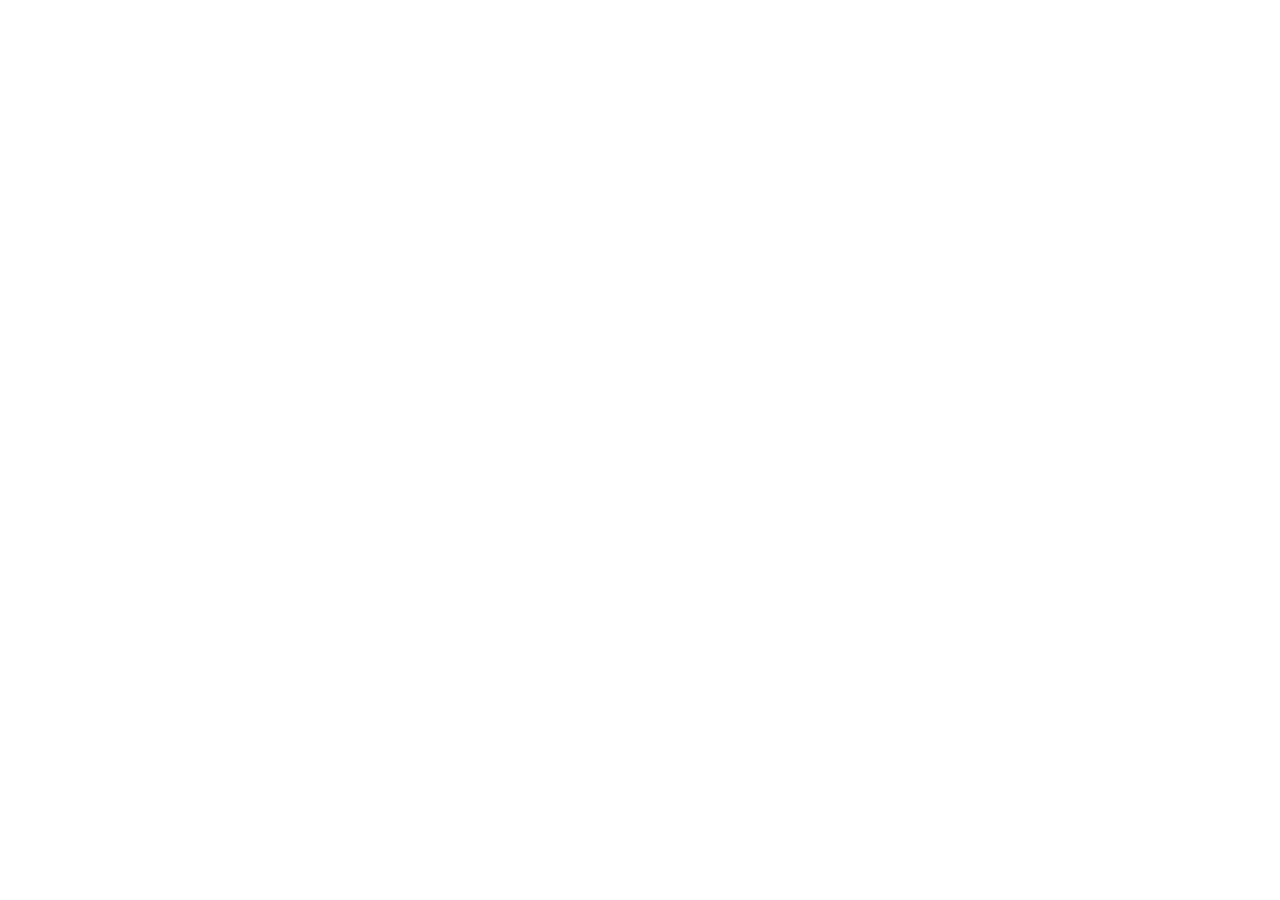
==== index.html @ 149184bf "initialisation du projet" ====
<!DOCTYPE html>
<html lang="en">
<head>
    <meta charset="UTF-8">
    <meta name="viewport" content="width=device-width, initial-scale=1.0">
    <link rel="stylesheet" href="css/style.css">
    <script src="js/script.js"></script>
    <title>Document</title>
</head>
<body>
    
</body>
</html>
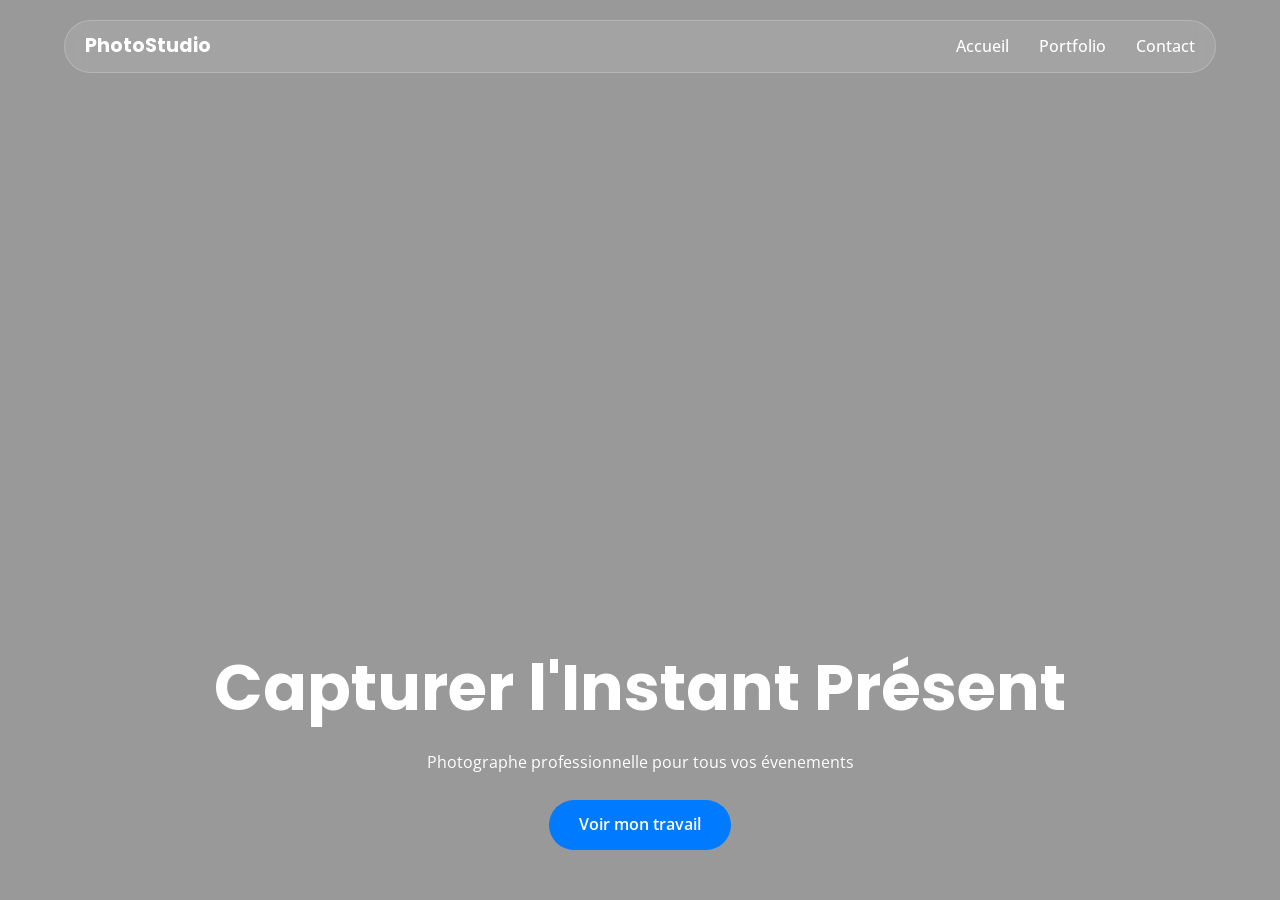
==== commit 66ddfc1b: "Page d'accueil: ajout de la section Hero" ====
--- a/index.html
+++ b/index.html
@@ -1,13 +1,47 @@
 <!DOCTYPE html>
-<html lang="en">
+<html lang="fr">
 <head>
     <meta charset="UTF-8">
     <meta name="viewport" content="width=device-width, initial-scale=1.0">
-    <link rel="stylesheet" href="css/style.css">
-    <script src="js/script.js"></script>
-    <title>Document</title>
+    <title>PhostoStudio | Portfolio</title>
+    <!--Google fonts-->
+    <link rel="stylesheet" href="https://fonts.googleapis.com/css2?family=Open+Sans:wght@400;600&family=Poppins:wght@500;700&display=swap" rel="stylesheet">
+    <!--font awesome pour l'icone menu-->
+    <link rel="stylesheet" href="https://cdnjs.cloudflare.com/ajax/libs/font-awesome/6.0.0/css/all.min.css">
+    <link rel="stylesheet" href="assets/css/style.css">
+    <script src="assets/js/script.js"></script>
+    
 </head>
 <body>
-    
+   
+    <!--En-tete (navbar)-->
+    <header class="main-header">
+        <nav class="navbar">
+            <div class="logo">PhotoStudio</div>
+
+            <!--Menu hamburger (mobile)-->
+            <div class="menu-toggle" id="mobile-menu">
+                <i class="fas fa-bars"></i>
+            </div>
+
+            <ul class="nav-links">
+                <li><a href="index.html" class="active">Accueil</a></li>
+                <li><a href="portfolio.html">Portfolio</a></li>
+                <li><a href="contact.html">Contact</a></li>
+            </ul>
+        </nav>
+    </header>
+
+    <!--section hero-->
+    <section class="hero">
+        <div class="hero-overlay"></div> <!--pour assombrir unpeu l'image et lire le texte-->
+
+        <div class="hero-content">
+            <h1>Capturer l'Instant Présent</h1>
+            <p>Photographe professionnelle pour tous vos évenements</p>
+            <a href="portfolio.html" class="btn-cta">Voir mon travail</a>
+        </div>
+    </section>
+
 </body>
 </html>
--- a/assets/css/style.css
+++ b/assets/css/style.css
@@ -0,0 +1,149 @@
+:root {
+    /*couleurs principales*/
+    --primary-color: #003366; /*bleu profond (titres, navbar)*/
+    --secondary-color: #007BFF; /*bleu vif (boutons, liens)*/
+    --accent-color: #E3F2FD; /*bleu tres clair (fonds de section, cartes*/
+
+    /*couleurs neutres*/
+    --text-color: #333333; /*girs foncé pour le texte*/
+    --light-color: #FFFFFF; /*blanc*/
+    --dark-color: #1A1A1A; /*presque noir*/
+
+    /*typographies*/
+    --title-font: 'Poppins', sans-serif;
+    --body-font: 'Open Sans', sans-serif;
+
+    /*transitions*/
+    --transition: all 0.3s ease;
+}
+
+* {
+    margin: 0;
+    padding: 0;
+    box-sizing: border-box;
+}
+
+body {
+    font-family: var(--body-font);
+    line-height: 1.6;
+    color: var(--text-color);
+}
+
+/*navigation (mobile first)*/
+.main-header {
+    position: fixed;
+    top: 20px;
+    left: 50%;
+    transform: translateX(-50%);
+    width: 90%;
+    z-index: 1000;
+    /*effet rectangle arrondi et flou*/
+    background: rgba(255, 255, 255, 0.1);
+    backdrop-filter: blur(10px);
+    -webkit-backdrop-filter: blur(10px);
+    border: 1px solid rgba(255, 255, 255, 0.2);
+    border-radius: 50px;
+    padding: 10px 20px;
+}
+
+.navbar {
+    display: flex;
+    justify-content: space-between;
+    align-items: center;
+}
+
+.logo {
+    font-family: var(--title-font);
+    font-weight: 700;
+    color: var(--light-color);
+    font-size: 1.2rem;
+}
+
+.nav-links {
+    display: none; /*pour cacher sur mobile par defaut*/
+}
+
+.menu-toggle {
+    color: var(--light-color);
+    font-size: 1.5rem;
+    cursor: pointer;
+}
+
+/*section hero*/
+.hero {
+    height: 100vh;
+    width: 100%;
+    position: relative;
+    background: url('https://images.unsplash.com/photo-1493863641943-9b68992a8d07?q=80&w=2058&auto=format&fit=crop') no-repeat center center/cover;
+    display: flex;
+    align-items: flex-end; /*txt en bas*/
+    justify-content: center;
+    text-align: center;
+    padding-bottom: 50px;
+}
+
+.hero-overlay {
+    position: absolute;
+    top: 0; left: 0;
+    width: 100%; height: 100%;
+    background: rgba(0, 0, 0, 0.4); /*filtre sombre pour lisibilite*/
+}
+
+.hero-content {
+    position: relative;
+    z-index: 1;
+    color: var(--light-color);
+    padding: 0 20px;
+}
+
+.hero-content h1 {
+    font-family: var(--title-font);
+    font-size: 2.2rem;
+    margin-bottom: 10px;
+}
+
+.hero-content p {
+    font-size: 1rem;
+    margin-bottom: 25px;
+}
+
+/*bouton avec effet de survol*/
+.btn-cta {
+    display: inline-block;
+    padding: 12px 30px;
+    background-color: var(--secondary-color);
+    color: var(--light-color);
+    border-radius: 30px;
+    font-weight: 600;
+    text-decoration: none;
+    transition: var(--transition);
+}
+
+.btn-cta:hover {
+    background-color: var(--primary-color);
+    transform: translateY(-3px);
+    box-shadow: 0 5px 15px rgba(0, 0, 0, 0.3);
+}
+
+/*responsive: tablette et desktop*/
+@media (min-width: 768px) {
+    .menu-toggle {display: none;} /*pour chacher le hamburger*/
+
+    .nav-links {
+        display: flex;
+        list-style: none;
+    }
+
+    .nav-links li {margin-left: 30px;}
+
+    .nav-links a {
+        text-decoration: none;
+        color: var(--light-color);
+        font-weight: 500;
+        transition: var(--transition);
+    }
+
+    .nav-links a:hover {color: var(--secondary-color);}
+
+    .hero-content h1 {font-size: 4rem;}
+}
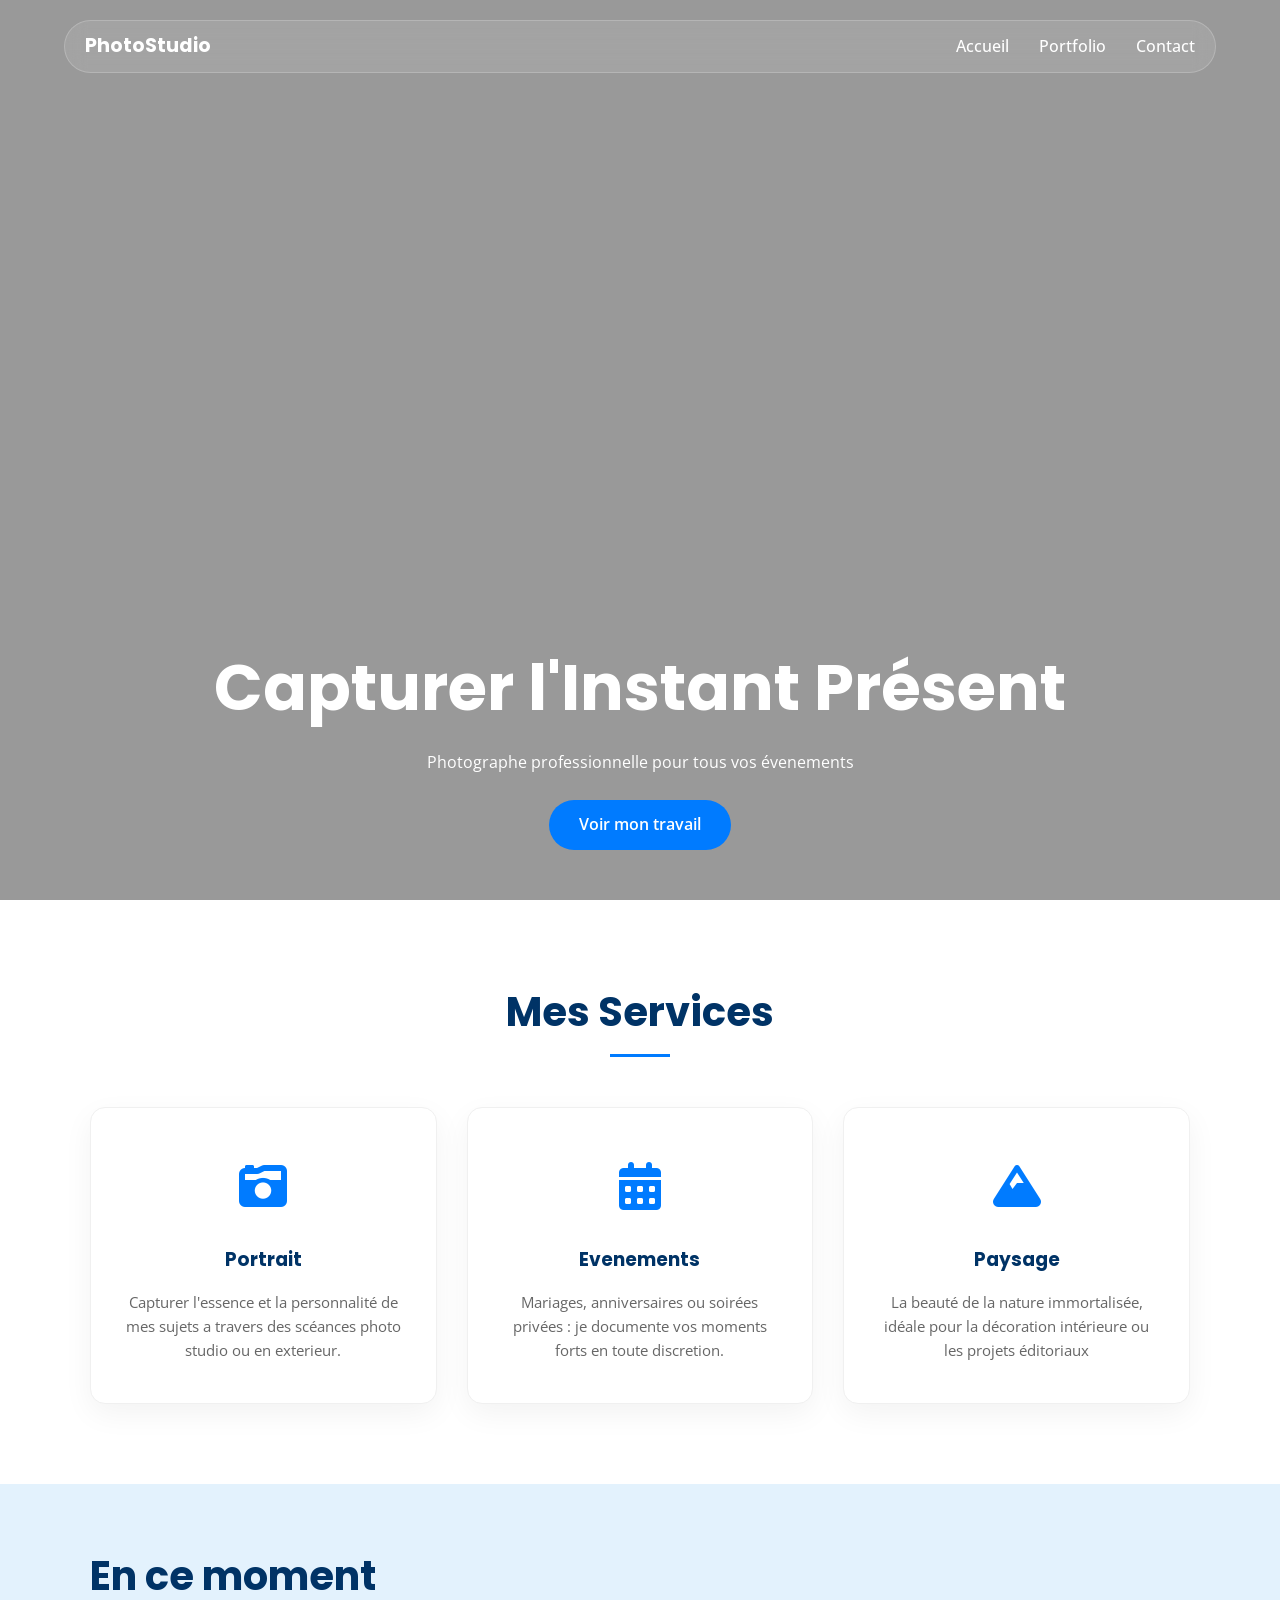
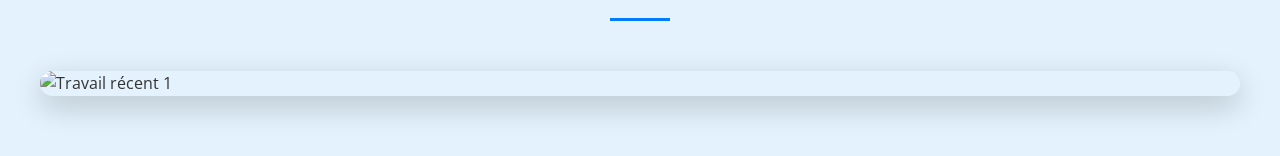
==== commit bdf71a69: "Page d'accueil: ajout de la section services et un carrousel" ====
--- a/index.html
+++ b/index.html
@@ -43,5 +43,79 @@
         </div>
     </section>
 
+
+    <!--section services-->
+    <section class="services" id="services">
+        <div class="container">
+            <h2 class="section-title">Mes Services</h2>
+
+            <div class="services-grid">
+                <!--certe potrait-->
+                <div class="service-card">
+                    <div class="service-icon">
+                        <i class="fas fa-camera-retro"></i> <!--icone font awesome-->
+                        
+                    </div>
+
+                    <h3>Portrait</h3>
+                    <p>Capturer l'essence et la personnalité de mes sujets a travers des scéances photo studio ou en exterieur.</p>
+                </div>
+
+                <!--carte evenement-->
+                <div class="service-card">
+                    <div class="service-icon">
+                        <i class="fas fa-calendar-alt"></i>
+
+                    </div>
+
+                    <h3>Evenements</h3>
+                    <p>Mariages, anniversaires ou soirées privées : je documente vos moments forts en toute discretion.</p>
+                </div>
+
+                <!--carte paysage-->
+                <div class="service-card">
+                    <div class="service-icon">
+                        <i class="fas fa-mountain"></i>
+                    </div>
+
+                    <h3>Paysage</h3>
+                    <p>La beauté de la nature immortalisée, idéale pour la décoration intérieure ou les projets éditoriaux</p>
+                </div>
+            </div>
+        </div>
+    </section>
+
+
+    <!--section carrousel-->
+    <section class="featured-work">
+        <div class="container">
+            <h2 class="section-title">En ce moment</h2>
+        </div>
+
+        <div class="carousel-viewport">
+            <div class="carousel-track">
+                <!--image 1-->
+                <div class="slide">
+                    <img src="https://images.unsplash.com/photo-1542038783-0ad1468fd712?q=80&w=1000" alt="Travail récent 1">
+                </div>
+
+                <!--image 2-->
+                <div class="slide">
+                    <img src="https://images.unsplash.com/photo-1492691527719-9d1e07e534b4?q=80&w=1000" alt="Travail récent 2">
+                </div>
+
+                <!--image 3-->
+                <div class="slide">
+                    <img src="https://images.unsplash.com/photo-1554080353-a576cf803bda?q=80&w=1000" alt="Travail récent 3">
+                </div>
+
+                <!--image 1 - doublon pour un defilement infini-->
+                <div class="slide">
+                    <img src="https://images.unsplash.com/photo-1542038783-0ad1468fd712?q=80&w=1000" alt="Travail récent 1">
+                </div>
+            </div>
+        </div>
+    </section>
+
 </body>
 </html>
--- a/assets/css/style.css
+++ b/assets/css/style.css
@@ -146,4 +146,154 @@
     .nav-links a:hover {color: var(--secondary-color);}
 
     .hero-content h1 {font-size: 4rem;}
+}
+
+
+/*section services*/
+
+.services {
+    padding: 80px 20px;
+    background-color: var(--light-color);
+    text-align: center;
+}
+
+.container {
+    max-width: 1100px;
+    margin: 0 auto;
+}
+
+.section-title {
+    font-family: var(--title-font);
+    font-size: 2.5rem;
+    color: var(--primary-color);
+    margin-bottom: 50px;
+    position: realtive;
+}
+
+/*soulignement decoratif sous le titre*/
+.section-title::after {
+    content: '';
+    display: block;
+    width: 60px;
+    height: 3px;
+    background: var(--secondary-color);
+    margin: 10px auto 0;
+}
+
+/*grille services - mobile first*/
+.services-grid {
+    display: grid;
+    grid-template-columns: 1fr; /*une seule colonne sur mobile*/
+    gap: 30px;
+}
+
+/*design des cartes*/
+.service-card {
+    background: var(--light-color);
+    padding: 40px 30px;
+    border-radius: 15px;
+    box-shadow: 0 10px 30px rgba(0, 0, 0, 0.05);
+    border: 1px solid #f0f0f0;
+    transition: var(--transition); /*utilise la variable de transition*/
+}
+
+.service-icon {
+    font-size: 3rem;
+    color: var(--secondary-color);
+    margin-bottom: 20px;
+    transition: var(--transition);
+}
+
+.service-card h3 {
+    font-family: var(--title-font);
+    margin-bottom: 15px;
+    color: var(--primary-color);
+}
+
+.service-card p {
+    font-family: var(--body-font);
+    font-size: 0.95rem;
+    color: #666;
+}
+
+/*animation au survol des cartes*/
+.service-card:hover {
+    transform: translateY(-10px); /*la carte monte legerement*/
+    border-color: var(--secondary-color);
+    box-shadow: 0 15px 40px rgba(0, 123, 255, 0.15);
+}
+
+.service-card:hover .service-icon {
+    transform: scale(1.1); /*l'icone grossit unpeu*/
+}
+
+/*responsive: tablette et desktop*/
+
+/*tablette 2 colonnes*/
+@media (min-width: 768px) {
+    .services-grid {
+        grid-template-columns: repeat(2, 1fr);
+    }
+}
+
+/*desktop 3 colonnes*/
+@media (min-width: 1024px) {
+    .services-grid {
+        grid-template-columns: repeat(3, 1fr);
+    }
+}
+
+
+/*section carrousel*/
+
+.featured-work {
+    padding: 60px 0;
+    background-color: var(--accent-color); /*variable bleu clair*/
+    overflow: hidden;
+}
+
+.carousel-viewport {
+    width: 100%;
+    max-width: 1200px; /*largeur max sur desktop*/
+    margin: 0 auto;
+    position: relative;
+    overflow: hidden; /*cache les images qui depassent*/
+    border-radius: 15px;
+    box-shadow: 0 10px 30px rgba(0, 0, 0, 0.2);
+}
+
+.carousel-track {
+    display: flex;
+    width: 400%; /*4 images a 100% chacune*/
+    animation: scrollCarousel 12s infinite ease-in-out;
+}
+
+.slide {
+    width: 100%;
+}
+
+.slide img {
+    width: 100%;
+    height: 400%;
+    object-fit: cover;
+    display: block;
+}
+
+/*animation du carrousel*/
+
+@keyframes scrollCarousel {
+    0% {transform: translateX(0);} /*Img 1*/
+    25% {transform: translateX(-25%);} /*transition vers Img 2*/
+    30% {transform: translateX(-25%);} /*pause sur Img 2*/
+    55% {transform: translateX(-50%);} /*transition vers Img 3*/
+    60% {transform: translateX(-50%);} /*pause sur Img 3*/
+    95% {transform: translateX(-75%);} /*transition vers le doublon Img 1*/
+    100% {transform: translateX(-75%);} /*fin*/
+}
+
+/*ajustement de la hauteur pour mobile*/
+@media (max-width: 768px) {
+    .slide img {
+        height: 250px;
+    }
 }
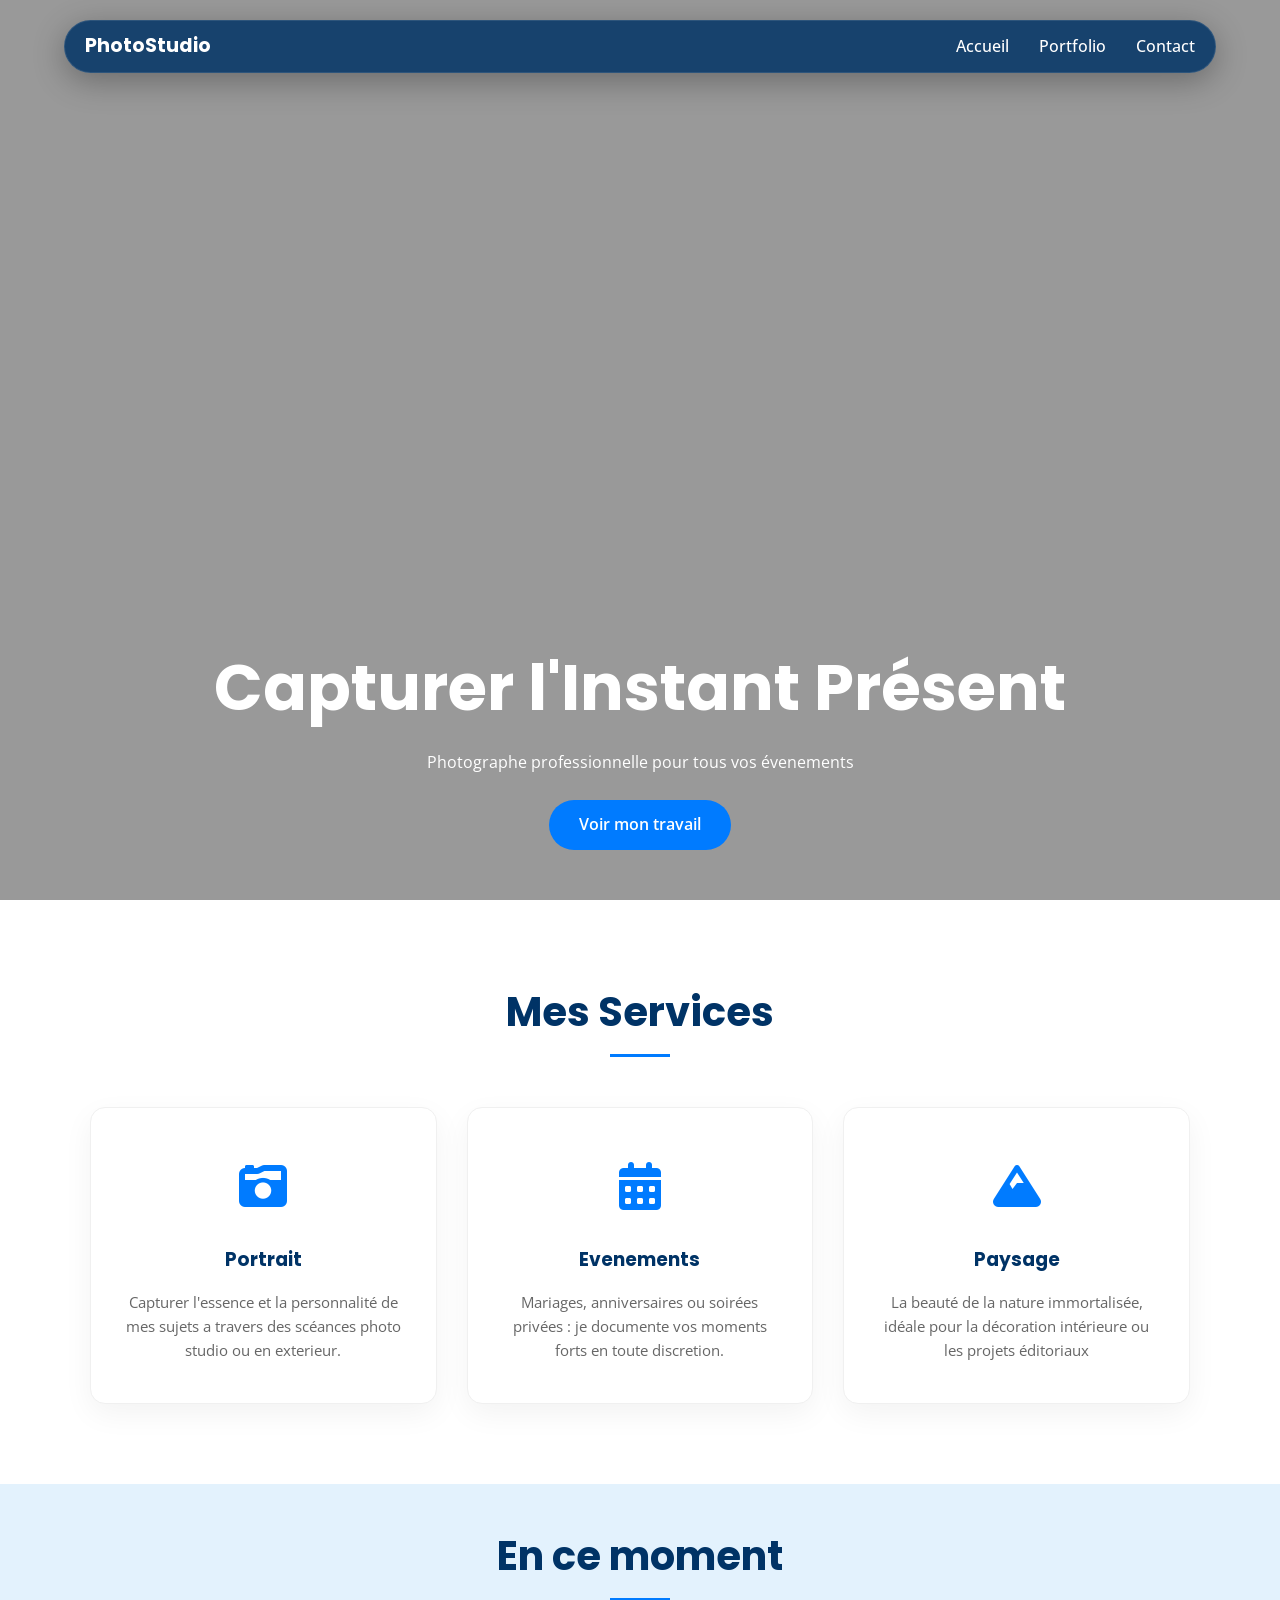
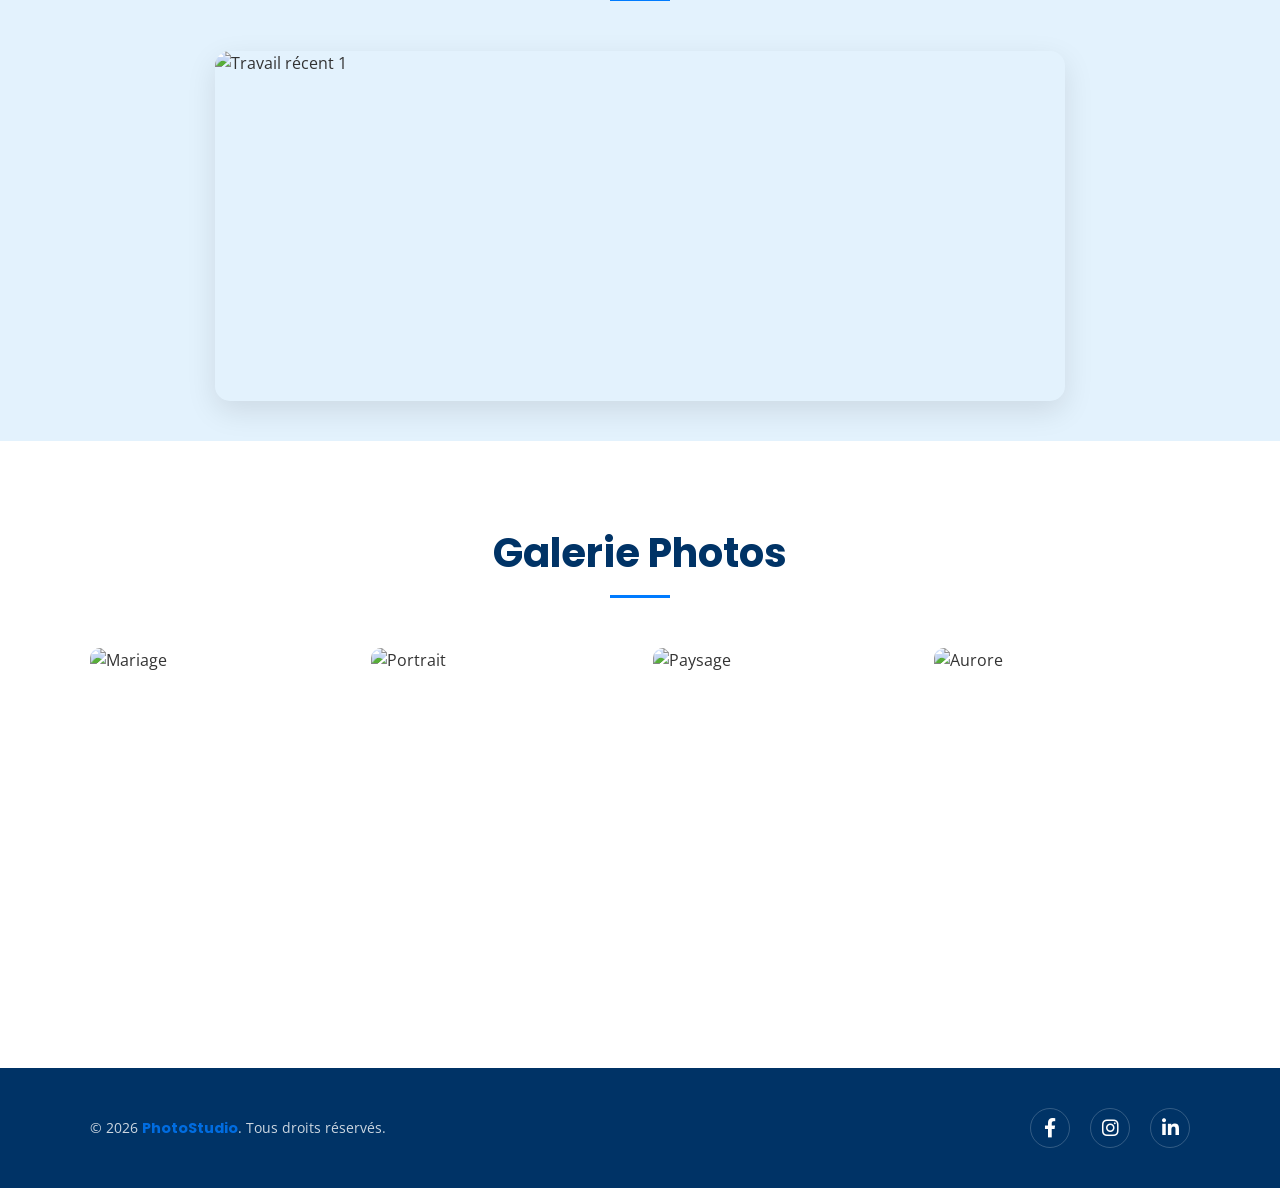
==== commit a69d9483: "Page d'accueil: ajout de la section galerie et pied de page" ====
--- a/index.html
+++ b/index.html
@@ -117,5 +117,83 @@
         </div>
     </section>
 
+
+    <!--section galerie-->
+    <section class="gallery" id="gallery">
+    <div class="container">
+        <h2 class="section-title">Galerie Photos</h2>
+
+        <div class="gallery-grid">
+            <!-- Image 1 -->
+            <div class="gallery-item">
+                <img src="https://images.unsplash.com/photo-1511895426328-dc8714191300?q=80&w=800" alt="Mariage">
+                <div class="overlay">
+                    <div class="overlay-text">
+                        <h3>Émotion</h3>
+                        <p>Mariage & Cérémonie</p>
+                    </div>
+                </div>
+            </div>
+
+            <!-- Image 2 -->
+            <div class="gallery-item">
+                <img src="https://images.unsplash.com/photo-1493863641943-9b68992a8d07?q=80&w=800" alt="Portrait">
+                <div class="overlay">
+                    <div class="overlay-text">
+                        <h3>Regards</h3>
+                        <p>Studio Portrait</p>
+                    </div>
+                </div>
+            </div>
+
+            <!-- Image 3 -->
+            <div class="gallery-item">
+                <img src="https://images.unsplash.com/photo-1464822759023-fed622ff2c3b?q=80&w=800" alt="Paysage">
+                <div class="overlay">
+                    <div class="overlay-text">
+                        <h3>Horizons</h3>
+                        <p>Nature Sauvage</p>
+                    </div>
+                </div>
+            </div>
+
+            <!-- Image 4 -->
+            <div class="gallery-item">
+                <img src="https://images.unsplash.com/photo-1470071459604-3b5ec3a7fe05?q=80&w=800" alt="Aurore">
+                <div class="overlay">
+                    <div class="overlay-text">
+                        <h3>Lumières</h3>
+                        <p>Aurores Boréales</p>
+                    </div>
+                </div>
+            </div>
+        </div>
+    </div>
+</section>
+
+
+<!--pied de page-->
+<footer class="main-footer">
+    <div class="container footer-content">
+        <!--copyright-->
+        <div class="footer-copyright">
+            <p>&copy; 2026 <span class="logo-footer">PhotoStudio</span>. Tous droits réservés.</p>
+        </div>
+
+        <!--réseaux sociaux-->
+        <div class="footer-socials">
+            <a href="#" class="social-icon" aria-label="Facebook">
+                <i class="fab fa-facebook-f"></i>
+            </a>
+            <a href="#" class="social-icon" aria-label="Instagram">
+                <i class="fab fa-instagram"></i>
+            </a>
+            <a href="#" class="social-icon" aria-label="LinkedIn">
+                <i class="fab fa-linkedin-in"></i>
+            </a>
+        </div>
+    </div>
+</footer>
+
 </body>
 </html>
--- a/assets/css/style.css
+++ b/assets/css/style.css
@@ -38,12 +38,13 @@
     width: 90%;
     z-index: 1000;
     /*effet rectangle arrondi et flou*/
-    background: rgba(255, 255, 255, 0.1);
+    background: rgba(0, 51, 102, 0.85);
     backdrop-filter: blur(10px);
     -webkit-backdrop-filter: blur(10px);
-    border: 1px solid rgba(255, 255, 255, 0.2);
+    border: 1px solid rgba(255, 255, 255, 0.1);
     border-radius: 50px;
     padding: 10px 20px;
+    box-shadow: 0 8px 32px rgba(0, 0, 0, 0.3);
 }
 
 .navbar {
@@ -67,6 +68,14 @@
     color: var(--light-color);
     font-size: 1.5rem;
     cursor: pointer;
+}
+
+.logo .nav-links a, .menu-toggle {
+    color: var(--light-color) !important;
+}
+
+.nav-links a:hover {
+    color: var(--secondary-color) !important;
 }
 
 /*section hero*/
@@ -168,6 +177,8 @@
     color: var(--primary-color);
     margin-bottom: 50px;
     position: realtive;
+    text-align: center;
+    width: 100%;
 }
 
 /*soulignement decoratif sous le titre*/
@@ -247,34 +258,37 @@
 /*section carrousel*/
 
 .featured-work {
-    padding: 60px 0;
+    padding: 40px 20px;
     background-color: var(--accent-color); /*variable bleu clair*/
     overflow: hidden;
 }
 
 .carousel-viewport {
     width: 100%;
-    max-width: 1200px; /*largeur max sur desktop*/
+    max-width: 850px; /*largeur sur desktop*/
+    height: 350px;
     margin: 0 auto;
     position: relative;
     overflow: hidden; /*cache les images qui depassent*/
     border-radius: 15px;
-    box-shadow: 0 10px 30px rgba(0, 0, 0, 0.2);
+    box-shadow: 0 10px 30px rgba(0, 0, 0, 0.1);
 }
 
 .carousel-track {
     display: flex;
     width: 400%; /*4 images a 100% chacune*/
+    height: 100%;
     animation: scrollCarousel 12s infinite ease-in-out;
 }
 
 .slide {
-    width: 100%;
+    width: 25%;
+    height: 100%;
 }
 
 .slide img {
     width: 100%;
-    height: 400%;
+    height: 100%;
     object-fit: cover;
     display: block;
 }
@@ -282,18 +296,172 @@
 /*animation du carrousel*/
 
 @keyframes scrollCarousel {
-    0% {transform: translateX(0);} /*Img 1*/
-    25% {transform: translateX(-25%);} /*transition vers Img 2*/
-    30% {transform: translateX(-25%);} /*pause sur Img 2*/
-    55% {transform: translateX(-50%);} /*transition vers Img 3*/
-    60% {transform: translateX(-50%);} /*pause sur Img 3*/
-    95% {transform: translateX(-75%);} /*transition vers le doublon Img 1*/
-    100% {transform: translateX(-75%);} /*fin*/
+    0%, 20% {transform: translateX(0);}
+    25%, 45% {transform: translateX(-25%);}
+    50%, 70% {transform: translateX(-50%);}
+    75%, 100% {transform: translateX(-75%);}
 }
 
 /*ajustement de la hauteur pour mobile*/
 @media (max-width: 768px) {
-    .slide img {
+    .carousel-viewport {
         height: 250px;
     }
+}
+
+
+/*section galerie*/
+
+.gallery {
+    padding: 80px 20px;
+    background-color: var(--light-color);
+}
+
+.gallery-grid {
+    display: grid;
+    grid-template-columns: 1fr; /* 1 colonne sur mobile */
+    gap: 20px;
+}
+
+.gallery-item {
+    position: relative; /* Indispensable pour placer l'overlay par-dessus */
+    overflow: hidden; /* Pour que l'image ne dépasse pas au zoom */
+    border-radius: 10px;
+    height: 300px;
+}
+
+.gallery-item img {
+    width: 100%;
+    height: 100%;
+    object-fit: cover;
+    transition: transform 0.5s ease; /* Transition pour le zoom */
+}
+
+/*overlay: effet au survol*/
+.overlay {
+    position: absolute;
+    top: 0;
+    left: 0;
+    width: 100%;
+    height: 100%;
+    background: rgba(0, 51, 102, 0.7); /* bleu primaire avec transparence */
+    display: flex;
+    justify-content: center;
+    align-items: center;
+    opacity: 0; /* invisible par défaut */
+    transition: var(--transition);
+}
+
+.overlay-text {
+    text-align: center;
+    color: var(--light-color);
+    transform: translateY(20px); /* Légère descente pour l'animation */
+    transition: var(--transition);
+}
+
+.overlay-text h3 {
+    font-family: var(--title-font);
+    font-size: 1.5rem;
+    margin-bottom: 5px;
+}
+
+.overlay-text p {
+    font-size: 0.9rem;
+    text-transform: uppercase;
+    letter-spacing: 1px;
+}
+
+/*actions au survol*/
+
+.gallery-item:hover .overlay {
+    opacity: 1; /* Rendre l'overlay visible */
+}
+
+.gallery-item:hover .overlay-text {
+    transform: translateY(0); /* Le texte remonte à sa place */
+}
+
+.gallery-item:hover img {
+    transform: scale(1.1); /* Zoom discret de l'image */
+}
+
+/* responsive : tablette et desktop (Grille 2x2) */
+@media (min-width: 768px) {
+    .gallery-grid {
+        grid-template-columns: repeat(2, 1fr);
+        gap: 25px;
+    }
+}
+
+@media (min-width: 1024px) {
+    .gallery-grid {
+        grid-template-columns: repeat(4, 1fr);
+    }
+}
+
+
+/*pied de page*/
+
+.main-footer {
+    background-color: var(--primary-color); /* bleu profond */
+    color: var(--light-color);
+    padding: 40px 20px;
+    margin-top: 40px;
+}
+
+.footer-content {
+    display: flex;
+    flex-direction: column; /* mobile First : empilé verticalement */
+    align-items: center;
+    gap: 20px;
+}
+
+.footer-copyright p {
+    font-family: var(--body-font);
+    font-size: 0.9rem;
+    opacity: 0.8;
+}
+
+.logo-footer {
+    font-family: var(--title-font);
+    font-weight: 700;
+    color: var(--secondary-color);
+}
+
+/*icones reseaux sociaux*/
+
+.footer-socials {
+    display: flex;
+    gap: 20px;
+}
+
+.social-icon {
+    color: var(--light-color);
+    font-size: 1.2rem;
+    width: 40px;
+    height: 40px;
+    border: 1px solid rgba(255, 255, 255, 0.2);
+    border-radius: 50%; /* Cercle */
+    display: flex;
+    justify-content: center;
+    align-items: center;
+    transition: var(--transition);
+    text-decoration: none;
+}
+
+/effet au survol des icônes*/
+.social-icon:hover {
+    background-color: var(--secondary-color);
+    color: var(--light-color);
+    border-color: var(--secondary-color);
+    transform: translateY(-5px); /* petit saut vers le haut */
+}
+
+/*responsive*/
+
+@media (min-width: 768px) {
+    .footer-content {
+        flex-direction: row; /* aligné horizontalement sur tablette/desktop */
+        justify-content: space-between;
+    }
 }
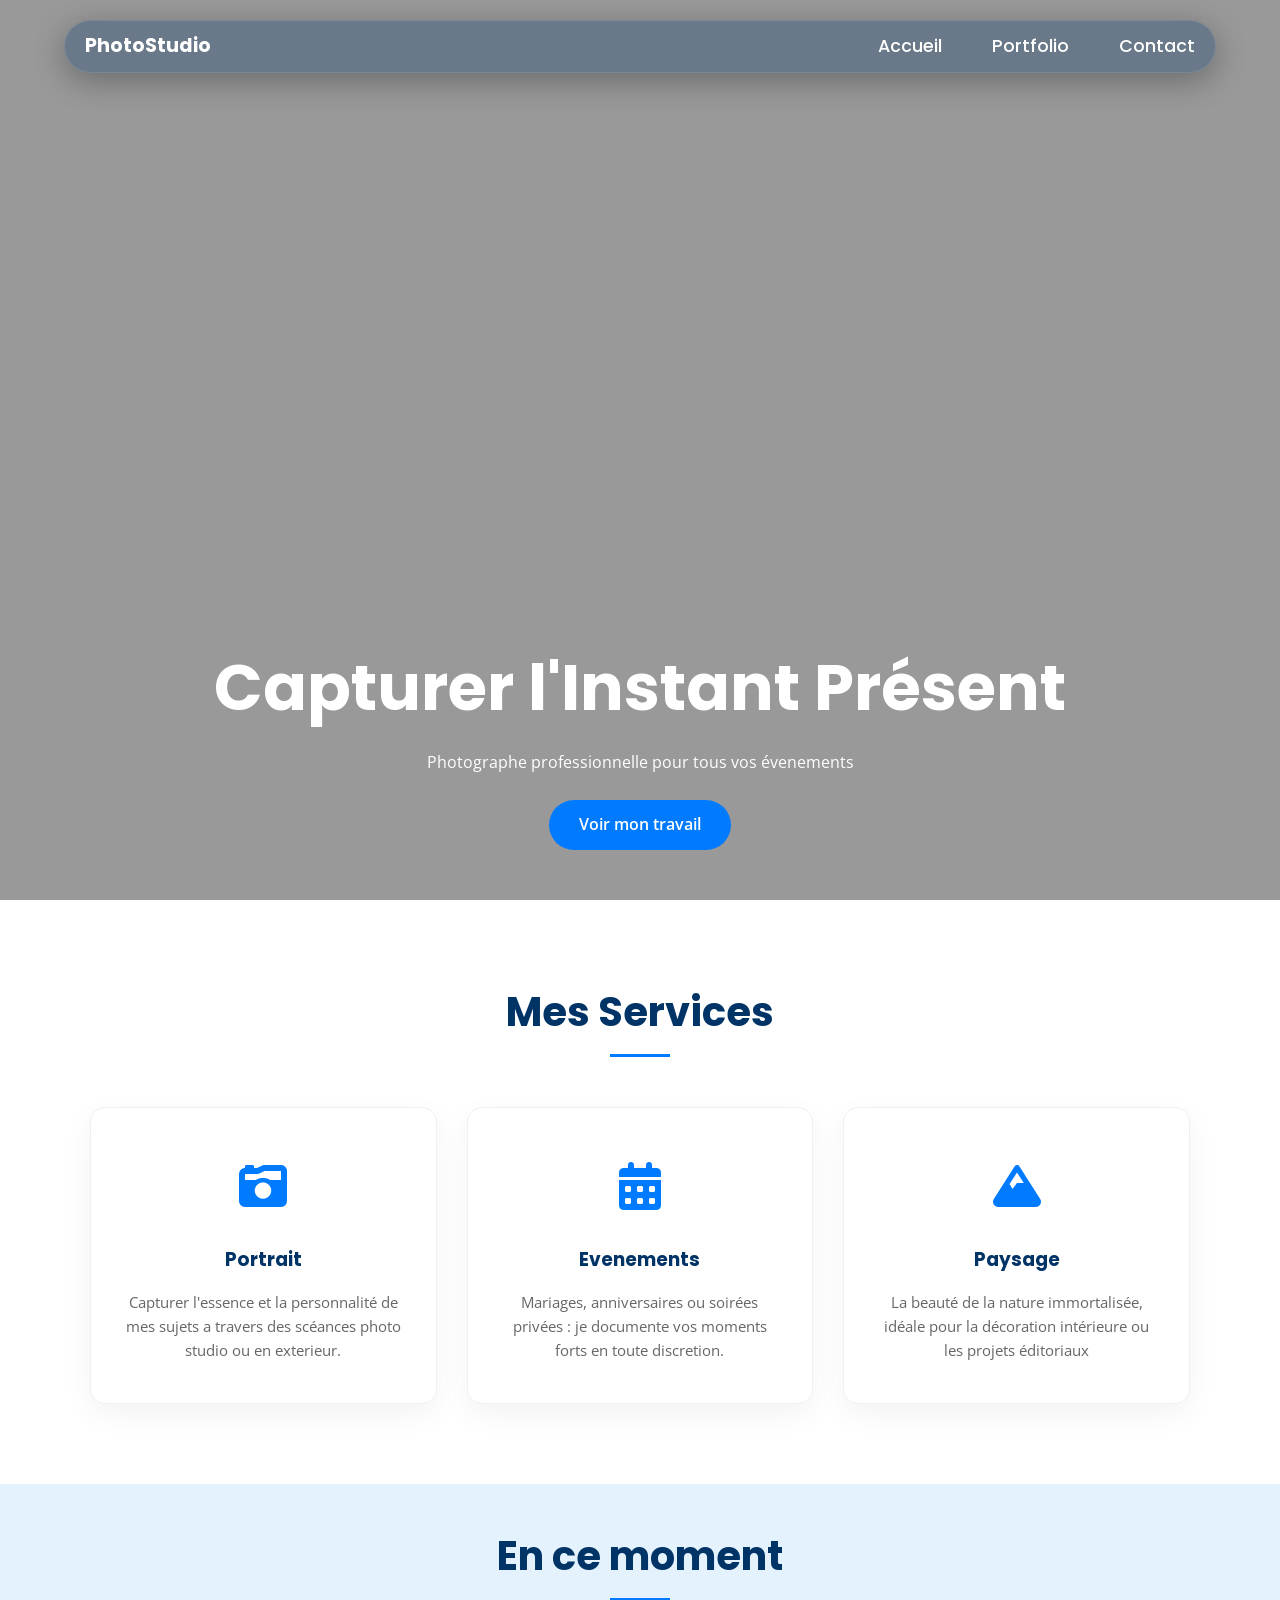
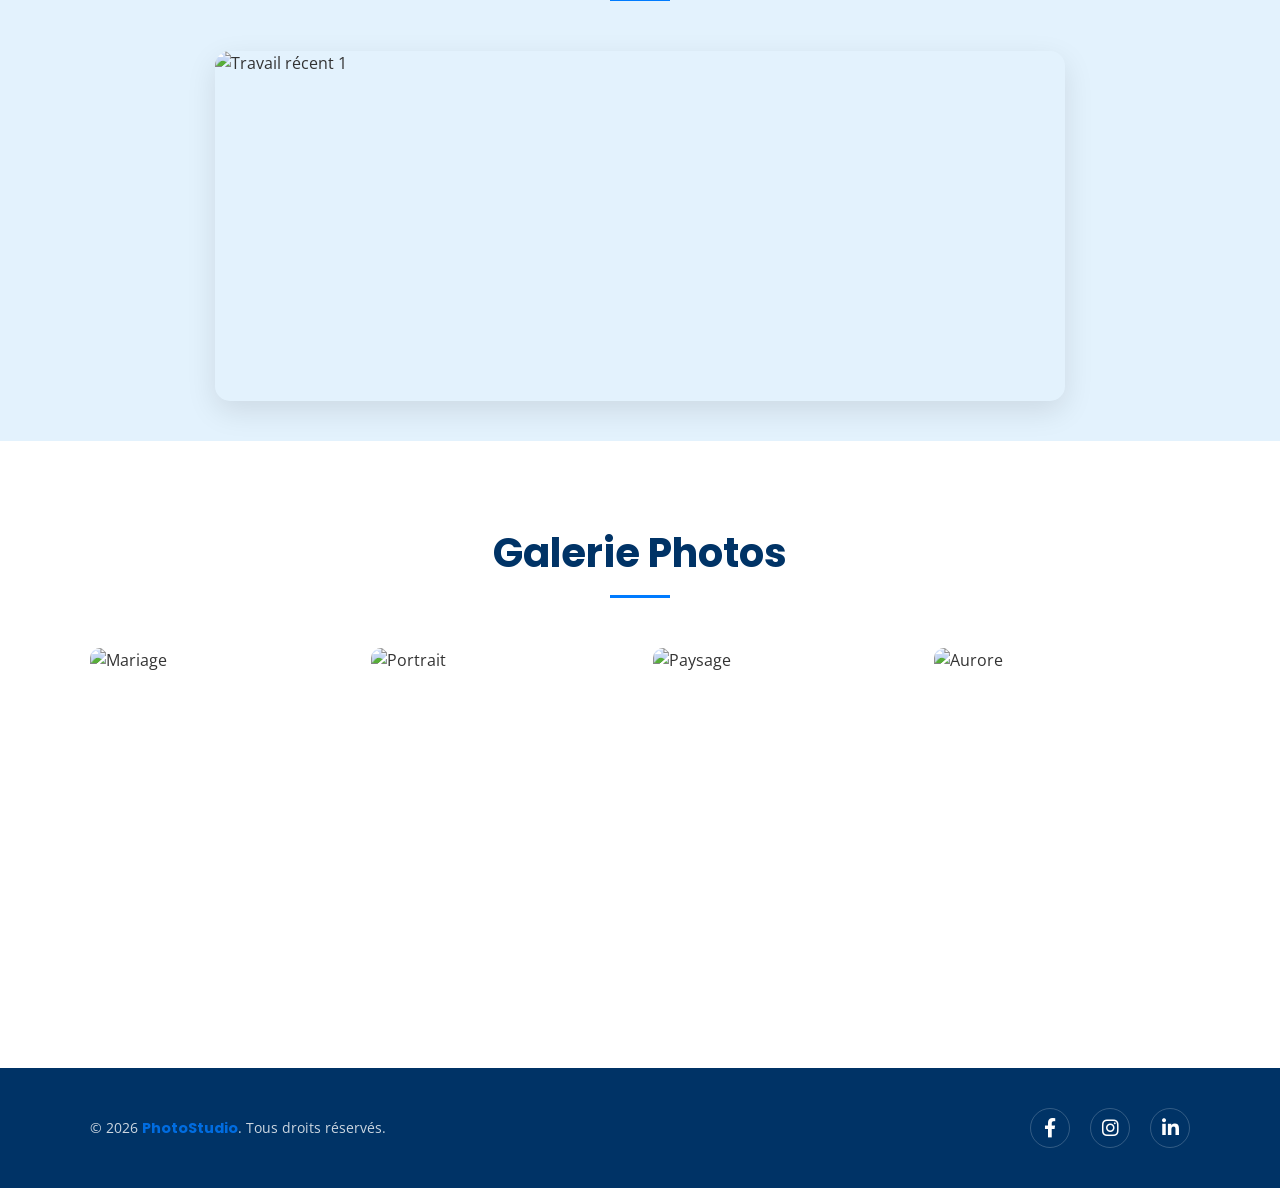
==== commit 1fd2a1ff: "Implementation de la Page Contact" ====
--- a/index.html
+++ b/index.html
@@ -17,7 +17,7 @@
     <!--En-tete (navbar)-->
     <header class="main-header">
         <nav class="navbar">
-            <div class="logo">PhotoStudio</div>
+            <div class="logo"> <a href="index.html">PhotoStudio</a></div>
 
             <!--Menu hamburger (mobile)-->
             <div class="menu-toggle" id="mobile-menu">
--- a/assets/css/style.css
+++ b/assets/css/style.css
@@ -38,7 +38,7 @@
     width: 90%;
     z-index: 1000;
     /*effet rectangle arrondi et flou*/
-    background: rgba(0, 51, 102, 0.85);
+    background: rgba(0, 51, 102, 0.3);
     backdrop-filter: blur(10px);
     -webkit-backdrop-filter: blur(10px);
     border: 1px solid rgba(255, 255, 255, 0.1);
@@ -61,7 +61,36 @@
 }
 
 .nav-links {
+    position: absolute;
+    top: 70px;
+    left: 0;
+    width: 100%;
+    background: rgba(0, 51, 102, 0.95);
+    backdrop-filter: blur(10px);
+    flex-direction: column;
+    align-items: center;
+    padding: 30px 0;
+    border-radius: 20px;
+    gap: 20px;
+    list-style: none;
+
     display: none; /*pour cacher sur mobile par defaut*/
+    opacity: 0;
+    transform: translateY(-20px);
+    transition: all 0.3s ease;
+}
+
+.nav-links.active {
+    display: flex;
+    opacity: 1;
+    transform: translateY(0);
+}
+
+.nav-links li a {
+    color: var(--light-color);
+    text-decoration: none;
+    font-size: 1.1rem;
+    font-family: var(--title-font);
 }
 
 .menu-toggle {
@@ -126,6 +155,9 @@
     font-weight: 600;
     text-decoration: none;
     transition: var(--transition);
+    border: none;
+    cursor: pointer;
+    font-family: var(--body-font);
 }
 
 .btn-cta:hover {
@@ -136,10 +168,18 @@
 
 /*responsive: tablette et desktop*/
 @media (min-width: 768px) {
-    .menu-toggle {display: none;} /*pour chacher le hamburger*/
+    .menu-toggle {display: none !important;} /*pour chacher le hamburger*/
 
     .nav-links {
-        display: flex;
+        display: flex !important;
+        flex-direction: row !important;
+        position: static;
+        background: transparent;
+        backdrop-filter: none;
+        opacity: 1;
+        transform: none;
+        width: auto;
+        padding: 0;
         list-style: none;
     }
 
@@ -449,7 +489,7 @@
     text-decoration: none;
 }
 
-/effet au survol des icônes*/
+ /*effet au survol des icônes*/
 .social-icon:hover {
     background-color: var(--secondary-color);
     color: var(--light-color);
@@ -464,4 +504,223 @@
         flex-direction: row; /* aligné horizontalement sur tablette/desktop */
         justify-content: space-between;
     }
+}
+
+
+
+/* --- PORTFOLIO PAGE --- */
+
+.portfolio-hero {
+    padding: 150px 20px 60px; /* Plus d'espace en haut pour la navbar */
+    background-color: var(--primary-color);
+    color: var(--light-color);
+    text-align: center;
+}
+
+.portfolio-hero h1 {
+    font-family: var(--title-font);
+    font-size: 3rem;
+    margin-bottom: 10px;
+}
+
+/* --- BOUTONS DE FILTRE --- */
+.portfolio-filters {
+    display: flex;
+    justify-content: center;
+    flex-wrap: wrap;
+    gap: 15px;
+    margin: 40px 0;
+}
+
+.filter-btn {
+    padding: 10px 25px;
+    border: 2px solid var(--secondary-color);
+    background: transparent;
+    color: var(--primary-color);
+    font-family: var(--body-font);
+    font-weight: 600;
+    border-radius: 30px;
+    cursor: pointer;
+    transition: var(--transition);
+}
+
+.filter-btn:hover, .filter-btn.active {
+    background-color: var(--secondary-color);
+    color: var(--light-color);
+    transform: scale(1.05);
+}
+
+/* --- GRILLE PORTFOLIO (2 cols mobile / 3 cols desktop) --- */
+.portfolio-section {
+    padding-bottom: 80px;
+}
+
+.portfolio-grid {
+    display: grid;
+    grid-template-columns: repeat(2, 1fr); /* 2 colonnes sur Mobile */
+    gap: 20px;
+}
+
+.portfolio-item {
+    position: relative;
+    height: 350px;
+    border-radius: 15px;
+    overflow: hidden;
+    box-shadow: 0 5px 15px rgba(0,0,0,0.1);
+}
+
+.portfolio-item img {
+    width: 100%;
+    height: 100%;
+    object-fit: cover;
+    transition: transform 0.5s ease;
+}
+
+/* Overlay Portfolio (Titre + Catégorie) */
+.portfolio-overlay {
+    position: absolute;
+    bottom: 0; left: 0;
+    width: 100%;
+    padding: 20px;
+    background: linear-gradient(transparent, rgba(0, 51, 102, 0.9));
+    color: var(--light-color);
+    transform: translateY(100%); /* Caché par défaut en bas */
+    transition: var(--transition);
+}
+
+.portfolio-overlay h3 {
+    font-family: var(--title-font);
+    font-size: 1.2rem;
+    margin-bottom: 5px;
+}
+
+.portfolio-overlay span {
+    font-size: 0.8rem;
+    text-transform: uppercase;
+    opacity: 0.8;
+}
+
+/* --- HOVER EFFECTS --- */
+.portfolio-item:hover img {
+    transform: scale(1.1);
+}
+
+.portfolio-item:hover .portfolio-overlay {
+    transform: translateY(0); /* Remonte au survol */
+}
+
+/* --- RESPONSIVE DESKTOP --- */
+@media (min-width: 1024px) {
+    .portfolio-grid {
+        grid-template-columns: repeat(3, 1fr); /* 3 colonnes sur PC */
+        gap: 30px;
+    }
+    
+    .portfolio-item {
+        height: 400px; /* Un peu plus grand sur PC */
+    }
+}
+
+
+
+
+/* --- PAGE CONTACT --- */
+
+.contact-hero {
+    padding: 150px 20px 60px;
+    background-color: var(--primary-color);
+    color: var(--light-color);
+    text-align: center;
+}
+
+.logo a {
+    text-decoration: none;
+    color: #FFFFFF;
+}
+
+.contact-section {
+    padding: 80px 20px;
+}
+
+.contact-wrapper {
+    display: grid;
+    grid-template-columns: 1fr; /* Mobile : Tout est empilé */
+    border-radius: 20px;
+    overflow: hidden;
+    box-shadow: 0 15px 50px rgba(0,0,0,0.1);
+}
+
+/* Côté Formulaire (3/4) */
+.contact-form-side {
+    background-color: var(--light-color);
+    padding: 40px;
+}
+
+.contact-form-side h2 {
+    color: var(--primary-color);
+    margin-bottom: 30px;
+    font-family: var(--title-font);
+}
+
+.form-group {
+    margin-bottom: 20px;
+}
+
+.form-group input, .form-group textarea {
+    width: 100%;
+    padding: 15px;
+    border: 1px solid #ddd;
+    border-radius: 8px;
+    font-family: var(--body-font);
+    outline: none;
+    transition: var(--transition);
+}
+
+.form-group input:focus, .form-group textarea:focus {
+    border-color: var(--secondary-color);
+    box-shadow: 0 0 8px rgba(0, 123, 255, 0.2);
+}
+
+/* Côté Infos (1/4) */
+.contact-info-side {
+    background-color: var(--primary-color);
+    color: var(--light-color);
+    padding: 40px;
+    display: flex;
+    flex-direction: column;
+    justify-content: center;
+}
+
+.contact-info-side h3 {
+    margin-bottom: 30px;
+    font-family: var(--title-font);
+}
+
+.info-item {
+    display: flex;
+    align-items: center;
+    margin-bottom: 25px;
+}
+
+.info-item i {
+    font-size: 1.2rem;
+    color: var(--secondary-color);
+    margin-right: 15px;
+}
+
+.info-item p {
+    font-size: 0.95rem;
+}
+
+/* CARTE */
+.map-section {
+    line-height: 0; /* Supprime l'espace sous l'iframe */
+}
+
+/* --- RESPONSIVE CONTACT (3/4 - 1/4) --- */
+
+@media (min-width: 1024px) {
+    .contact-wrapper {
+        grid-template-columns: 3fr 1fr; /* Formulaire 75%, Infos 25% */
+    }
 }
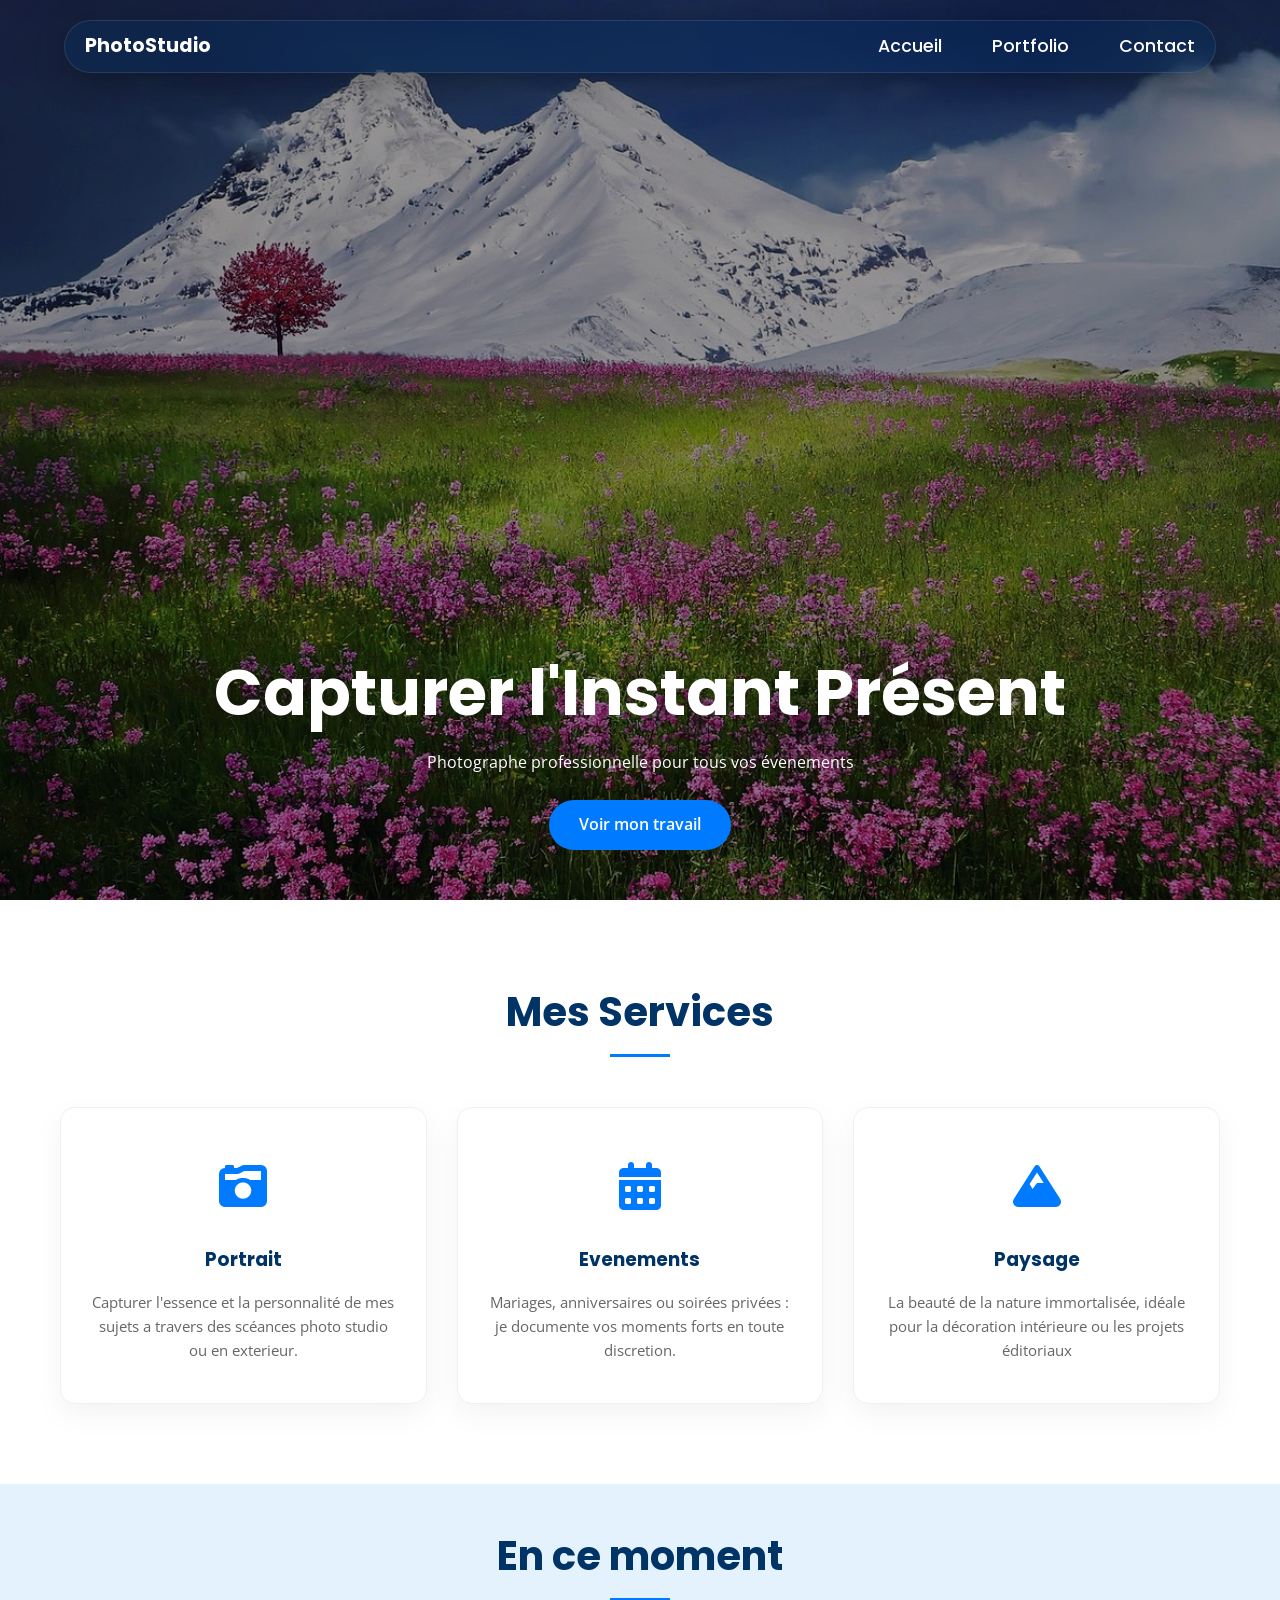
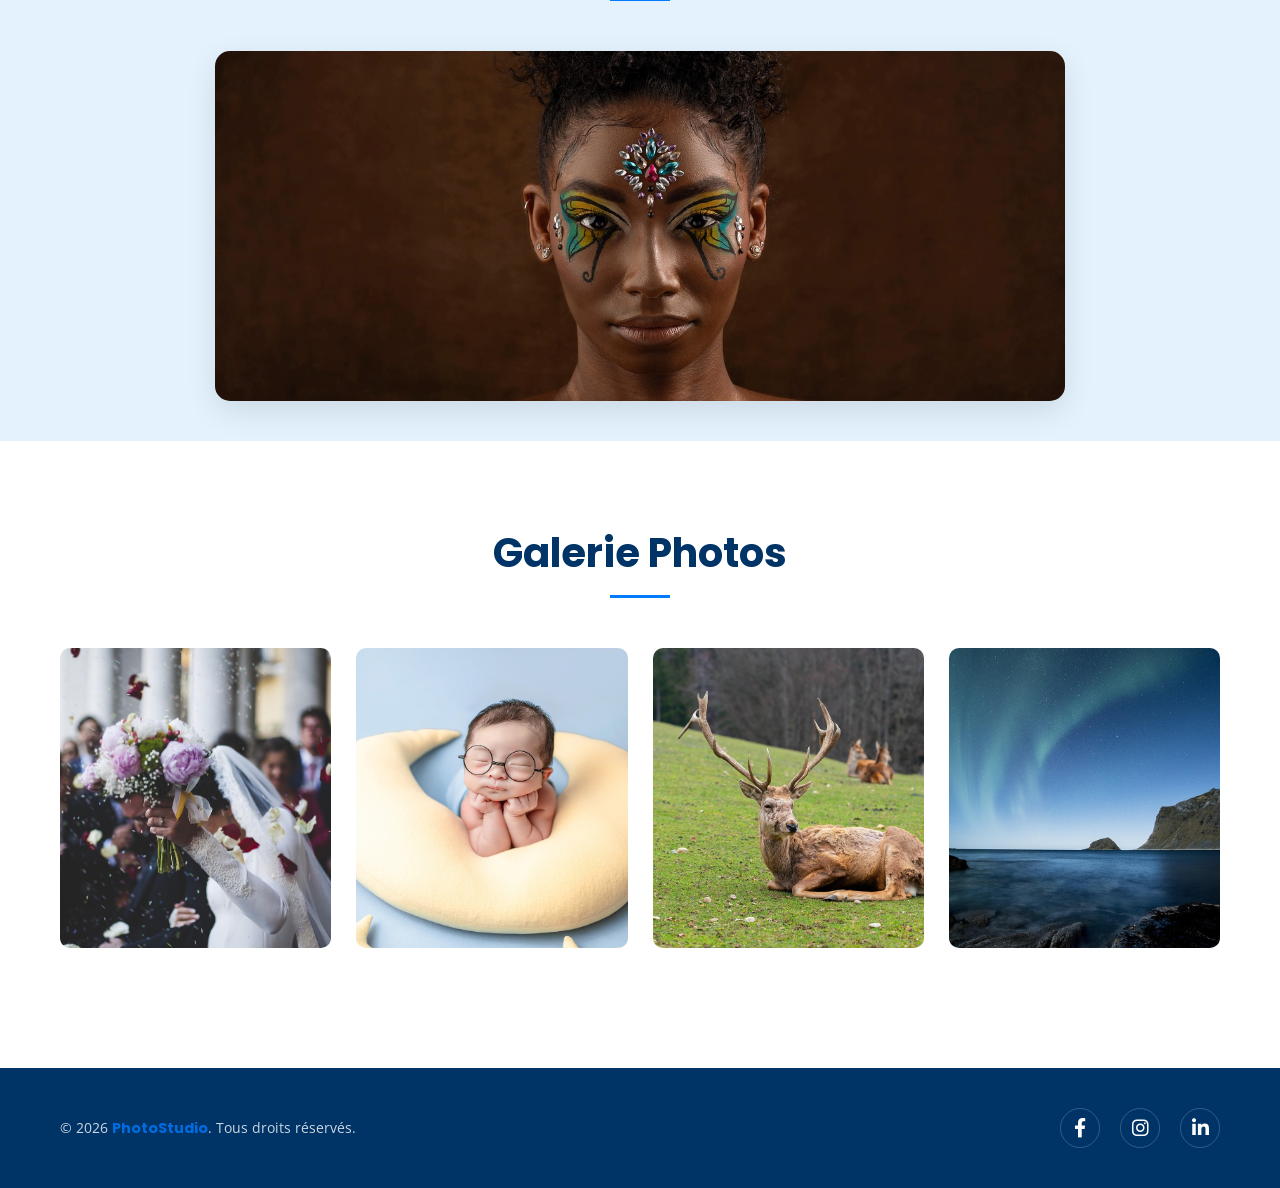
==== commit 247324d5: "feat: portfolio photographe complet Création des pages Accueil, Portfolio et Contact Design mobile-f" ====
--- a/index.html
+++ b/index.html
@@ -3,7 +3,7 @@
 <head>
     <meta charset="UTF-8">
     <meta name="viewport" content="width=device-width, initial-scale=1.0">
-    <title>PhostoStudio | Portfolio</title>
+    <title>PhotoStudio | Portfolio</title>
     <!--Google fonts-->
     <link rel="stylesheet" href="https://fonts.googleapis.com/css2?family=Open+Sans:wght@400;600&family=Poppins:wght@500;700&display=swap" rel="stylesheet">
     <!--font awesome pour l'icone menu-->
@@ -50,7 +50,7 @@
             <h2 class="section-title">Mes Services</h2>
 
             <div class="services-grid">
-                <!--certe potrait-->
+                <!--carte potrait-->
                 <div class="service-card">
                     <div class="service-icon">
                         <i class="fas fa-camera-retro"></i> <!--icone font awesome-->
@@ -96,22 +96,22 @@
             <div class="carousel-track">
                 <!--image 1-->
                 <div class="slide">
-                    <img src="https://images.unsplash.com/photo-1542038783-0ad1468fd712?q=80&w=1000" alt="Travail récent 1">
+                    <img src="assets/images/car-slide-1.jpg" alt="Portrait">
                 </div>
 
                 <!--image 2-->
                 <div class="slide">
-                    <img src="https://images.unsplash.com/photo-1492691527719-9d1e07e534b4?q=80&w=1000" alt="Travail récent 2">
+                    <img src="assets/images/car-slide-2.jpg" alt="Paysage">
                 </div>
 
                 <!--image 3-->
                 <div class="slide">
-                    <img src="https://images.unsplash.com/photo-1554080353-a576cf803bda?q=80&w=1000" alt="Travail récent 3">
+                    <img src="assets/images/car-slide-3.jpg" alt="Evenement">
                 </div>
 
                 <!--image 1 - doublon pour un defilement infini-->
                 <div class="slide">
-                    <img src="https://images.unsplash.com/photo-1542038783-0ad1468fd712?q=80&w=1000" alt="Travail récent 1">
+                    <img src="assets/images/car-slide-1.jpg" alt="Portrait">
                 </div>
             </div>
         </div>
@@ -126,7 +126,7 @@
         <div class="gallery-grid">
             <!-- Image 1 -->
             <div class="gallery-item">
-                <img src="https://images.unsplash.com/photo-1511895426328-dc8714191300?q=80&w=800" alt="Mariage">
+                <img src="assets/images/gal-1.jpg" alt="Mariage">
                 <div class="overlay">
                     <div class="overlay-text">
                         <h3>Émotion</h3>
@@ -137,7 +137,7 @@
 
             <!-- Image 2 -->
             <div class="gallery-item">
-                <img src="https://images.unsplash.com/photo-1493863641943-9b68992a8d07?q=80&w=800" alt="Portrait">
+                <img src="assets/images/gal-2.jpg" alt="Portrait">
                 <div class="overlay">
                     <div class="overlay-text">
                         <h3>Regards</h3>
@@ -148,7 +148,7 @@
 
             <!-- Image 3 -->
             <div class="gallery-item">
-                <img src="https://images.unsplash.com/photo-1464822759023-fed622ff2c3b?q=80&w=800" alt="Paysage">
+                <img src="assets/images/gal-3.jpg" alt="Paysage">
                 <div class="overlay">
                     <div class="overlay-text">
                         <h3>Horizons</h3>
@@ -159,7 +159,7 @@
 
             <!-- Image 4 -->
             <div class="gallery-item">
-                <img src="https://images.unsplash.com/photo-1470071459604-3b5ec3a7fe05?q=80&w=800" alt="Aurore">
+                <img src="assets/images/gal-4.jpg" alt="Aurore">
                 <div class="overlay">
                     <div class="overlay-text">
                         <h3>Lumières</h3>
--- a/assets/css/style.css
+++ b/assets/css/style.css
@@ -112,7 +112,7 @@
     height: 100vh;
     width: 100%;
     position: relative;
-    background: url('https://images.unsplash.com/photo-1493863641943-9b68992a8d07?q=80&w=2058&auto=format&fit=crop') no-repeat center center/cover;
+    background: url('../images/hero-home.jpg') no-repeat center center/cover;
     display: flex;
     align-items: flex-end; /*txt en bas*/
     justify-content: center;
@@ -136,8 +136,8 @@
 
 .hero-content h1 {
     font-family: var(--title-font);
-    font-size: 2.2rem;
-    margin-bottom: 10px;
+    font-size: 1rem;
+    margin-bottom: 5px;
 }
 
 .hero-content p {
@@ -207,8 +207,10 @@
 }
 
 .container {
-    max-width: 1100px;
+    max-width: 1200px;
     margin: 0 auto;
+    padding: 0 20px;
+    width: 100%;
 }
 
 .section-title {
@@ -333,7 +335,7 @@
     display: block;
 }
 
-/*animation du carrousel*/
+/*animation du carroussel*/
 
 @keyframes scrollCarousel {
     0%, 20% {transform: translateX(0);}
@@ -508,7 +510,7 @@
 
 
 
-/* --- PORTFOLIO PAGE --- */
+/*page portfolio*/
 
 .portfolio-hero {
     padding: 150px 20px 60px; /* Plus d'espace en haut pour la navbar */
@@ -520,10 +522,10 @@
 .portfolio-hero h1 {
     font-family: var(--title-font);
     font-size: 3rem;
-    margin-bottom: 10px;
-}
-
-/* --- BOUTONS DE FILTRE --- */
+    margin-bottom: 5px;
+}
+
+/*boutons de filtre*/
 .portfolio-filters {
     display: flex;
     justify-content: center;
@@ -550,7 +552,7 @@
     transform: scale(1.05);
 }
 
-/* --- GRILLE PORTFOLIO (2 cols mobile / 3 cols desktop) --- */
+/*grille portfolio*/
 .portfolio-section {
     padding-bottom: 80px;
 }
@@ -558,7 +560,8 @@
 .portfolio-grid {
     display: grid;
     grid-template-columns: repeat(2, 1fr); /* 2 colonnes sur Mobile */
-    gap: 20px;
+    gap: 15px;
+    margin-top: 20px;
 }
 
 .portfolio-item {
@@ -576,7 +579,7 @@
     transition: transform 0.5s ease;
 }
 
-/* Overlay Portfolio (Titre + Catégorie) */
+/*Overlay Portfolio (Titre + Catégorie)*/
 .portfolio-overlay {
     position: absolute;
     bottom: 0; left: 0;
@@ -600,7 +603,7 @@
     opacity: 0.8;
 }
 
-/* --- HOVER EFFECTS --- */
+/*hver effects*/
 .portfolio-item:hover img {
     transform: scale(1.1);
 }
@@ -609,7 +612,7 @@
     transform: translateY(0); /* Remonte au survol */
 }
 
-/* --- RESPONSIVE DESKTOP --- */
+/*responsive desktop*/
 @media (min-width: 1024px) {
     .portfolio-grid {
         grid-template-columns: repeat(3, 1fr); /* 3 colonnes sur PC */
@@ -624,13 +627,21 @@
 
 
 
-/* --- PAGE CONTACT --- */
+/*page contact*/
 
 .contact-hero {
     padding: 150px 20px 60px;
     background-color: var(--primary-color);
     color: var(--light-color);
     text-align: center;
+    position: relative;
+    background: linear-gradient(rgba(0, 51, 102, 0.4), rgba(0, 51, 102, 0.4)), url('../images/contact-back.jpg') no-repeat center center/cover;
+}
+
+.contact-hero h1 {
+    font-family: var(--title-font);
+    font-size: 3rem;
+    margin-bottom: 5px;
 }
 
 .logo a {
@@ -650,7 +661,7 @@
     box-shadow: 0 15px 50px rgba(0,0,0,0.1);
 }
 
-/* Côté Formulaire (3/4) */
+/*formulaire de contact*/
 .contact-form-side {
     background-color: var(--light-color);
     padding: 40px;
@@ -681,7 +692,7 @@
     box-shadow: 0 0 8px rgba(0, 123, 255, 0.2);
 }
 
-/* Côté Infos (1/4) */
+/*infos contact*/
 .contact-info-side {
     background-color: var(--primary-color);
     color: var(--light-color);
@@ -712,12 +723,12 @@
     font-size: 0.95rem;
 }
 
-/* CARTE */
+/*google maps*/
 .map-section {
     line-height: 0; /* Supprime l'espace sous l'iframe */
 }
 
-/* --- RESPONSIVE CONTACT (3/4 - 1/4) --- */
+/*responsive contact*/
 
 @media (min-width: 1024px) {
     .contact-wrapper {
